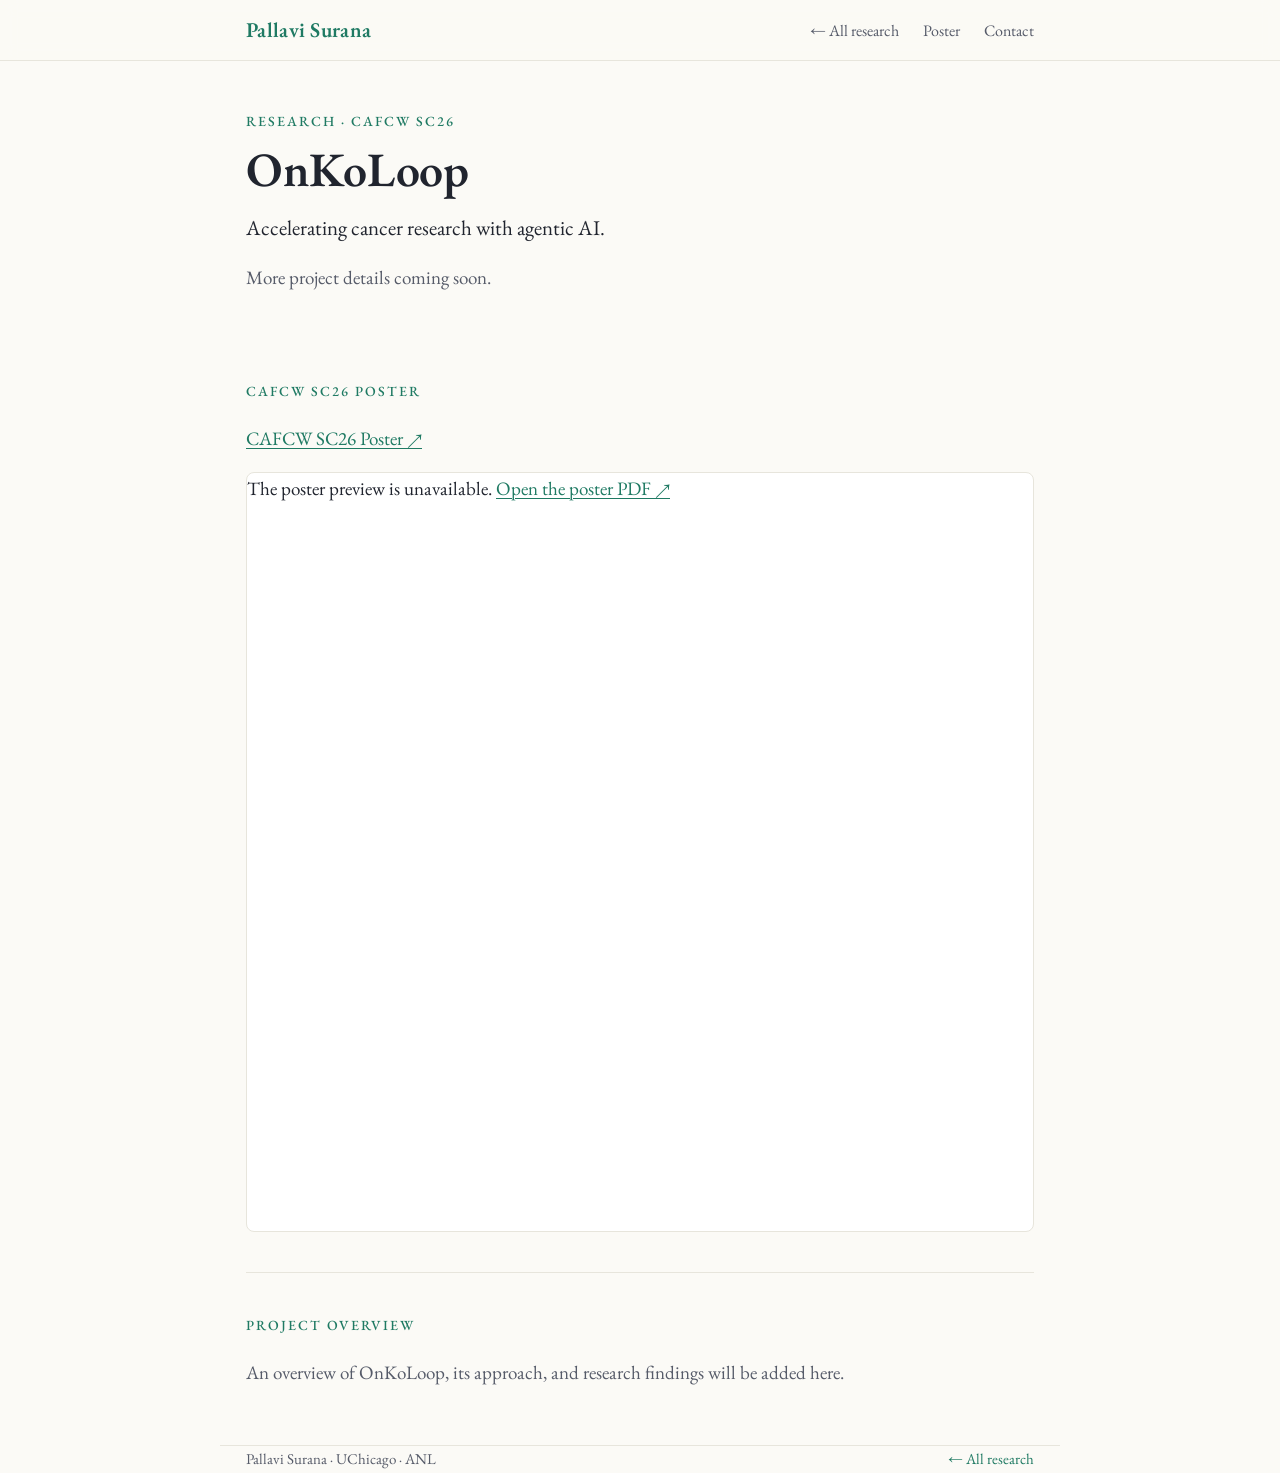
==== onkoloop.html @ 167926cd "OnKoLoop-V1-CAFCW-SC26" ====
<!DOCTYPE html>
<html lang="en">
<head>
  <meta charset="utf-8" />
  <meta name="viewport" content="width=device-width, initial-scale=1" />
  <title>OnKoLoop — Pallavi Surana</title>
  <meta name="description" content="OnKoLoop: accelerating cancer research with agentic AI. CAFCW SC26 poster and project updates." />
  <link rel="preconnect" href="https://fonts.googleapis.com" />
  <link rel="preconnect" href="https://fonts.gstatic.com" crossorigin />
  <link href="https://fonts.googleapis.com/css2?family=EB+Garamond:ital,wght@0,400;0,500;0,600;1,400&display=swap" rel="stylesheet" />
  <link rel="stylesheet" href="style.css" />
</head>
<body>
<header>
  <div class="wrap">
    <nav aria-label="Project navigation">
      <a href="index.html" class="brand">Pallavi Surana</a>
      <ul>
        <li><a href="index.html#research">← All research</a></li>
        <li><a href="#poster">Poster</a></li>
        <li><a href="index.html#contact">Contact</a></li>
      </ul>
    </nav>
  </div>
</header>
<main class="wrap project-page">
  <!-- EDIT PROJECT INTRO: replace the title and summary below. -->
  <div class="project-page-intro">
    <p class="label">Research · CAFCW SC26</p>
    <h1>OnKoLoop</h1>
    <p class="lead">Accelerating cancer research with agentic AI.</p>
    <p class="project-page-note">More project details coming soon.</p>
  </div>

  <section id="poster" aria-labelledby="poster-heading">
    <h2 class="label" id="poster-heading">CAFCW SC26 Poster</h2>
    <p><a href="docs/CAFCW_OnKoLoop.pdf" target="_blank" rel="noopener noreferrer">CAFCW SC26 Poster ↗</a></p>
    <!-- EDIT POSTER: upload docs/CAFCW_OnKoLoop.pdf, or update BOTH PDF paths here.
         The direct link above remains available on browsers without embedded PDF support. -->
    <object class="poster-viewer" data="docs/CAFCW_OnKoLoop.pdf" type="application/pdf" aria-label="OnKoLoop CAFCW SC26 poster">
      <p>The poster preview is unavailable. <a href="docs/CAFCW_OnKoLoop.pdf" target="_blank" rel="noopener noreferrer">Open the poster PDF ↗</a></p>
    </object>
  </section>

  <!-- EDIT FUTURE CONTENT: replace the placeholder paragraph with your overview.
       Copy this section for Methods, Findings, or Resources when ready. -->
  <section id="overview" aria-labelledby="overview-heading">
    <h2 class="label" id="overview-heading">Project Overview</h2>
    <p class="project-page-note">An overview of OnKoLoop, its approach, and research findings will be added here.</p>
  </section>
</main>
<footer class="wrap">
  <span>Pallavi Surana · UChicago · ANL</span>
  <a href="index.html#research">← All research</a>
</footer>
</body>
</html>
---- style.css ----
/* =====================================================================
   Pallavi Surana — site styles
   You normally DON'T need to touch this file. Change text in index.html.
   To recolor the site, edit the values under :root just below.
   ===================================================================== */

:root{
  --paper:#FBFAF6;      /* page background            */
  --ink:#20242E;        /* main text                  */
  --ink-soft:#565B69;   /* secondary / muted text     */
  --accent:#1F7A63;     /* links + accents (pine/teal)*/
  --accent-deep:#12594A;
  --ochre:#B26B2E;      /* hover accent               */
  --line:#E7E5DC;       /* thin divider lines         */
  --track:#1F7A63;      /* decorative bar strip       */
}

/* ---------- base ---------- */
*{box-sizing:border-box}
html{scroll-behavior:smooth}
body{
  margin:0;
  background:var(--paper);
  color:var(--ink);
  font-family:"EB Garamond",Garamond,Georgia,serif;
  font-size:19px;
  line-height:1.72;
  -webkit-font-smoothing:antialiased;
  text-rendering:optimizeLegibility;
}
a{color:var(--accent);text-decoration:none;border-bottom:1px solid transparent;transition:border-color .15s,color .15s}
a:hover{color:var(--accent-deep);border-bottom-color:var(--ochre)}
:focus-visible{outline:2px solid var(--accent);outline-offset:3px;border-radius:2px}

.wrap{max-width:760px;margin:0 auto;padding:0 26px}

/* small uppercase label used for eyebrow + section titles */
.label{font-size:13px;font-weight:500;letter-spacing:2.5px;text-transform:uppercase;color:var(--accent)}

/* ---------- top navigation ---------- */
header{position:sticky;top:0;z-index:20;background:rgba(251,250,246,.9);backdrop-filter:blur(8px);border-bottom:1px solid var(--line)}
nav{display:flex;align-items:center;justify-content:space-between;gap:16px;height:60px}
nav .brand{font-weight:600;font-size:21px;letter-spacing:.3px;border:0}
nav ul{display:flex;gap:24px;list-style:none;margin:0;padding:0;flex-wrap:wrap}
nav ul a{font-size:16px;color:var(--ink-soft);border:0}
nav ul a:hover{color:var(--accent)}
@media(max-width:640px){nav .brand{display:none}nav{justify-content:center}}

/* ---------- hero ---------- */
.hero{display:grid;grid-template-columns:150px 1fr;gap:36px;align-items:center;padding:64px 0 32px}
.hero img.photo{width:150px;height:150px;object-fit:cover;border-radius:50%;border:1px solid var(--line)}
.hero .eyebrow{margin:0 0 10px}
h1{font-weight:600;font-size:48px;line-height:1.02;margin:0 0 10px;letter-spacing:-.3px}
.role{font-size:20px;font-style:italic;color:var(--ink-soft);margin:0 0 18px}
.socials{display:flex;gap:20px;flex-wrap:wrap;font-size:16px}
.socials a{border:0}
@media(max-width:640px){
  .hero{grid-template-columns:1fr;text-align:center;gap:22px;padding-top:44px}
  .hero img.photo{margin:0 auto}
  h1{font-size:38px}
  .socials{justify-content:center}
}

/* ---------- decorative expression track ---------- */
.track{margin:6px 0 2px}
.track .bars{display:flex;align-items:flex-end;gap:3px;height:30px}
.track .bars span{flex:1;background:var(--track);opacity:.18;border-radius:1px 1px 0 0}
.track .cap{font-size:11px;font-weight:500;letter-spacing:2px;text-transform:uppercase;color:var(--ink-soft);opacity:.65;margin-top:7px}

/* ---------- sections ---------- */
section{padding:40px 0;border-top:1px solid var(--line)}
section:first-of-type{border-top:0}
h2{margin:0 0 20px}
p{margin:0 0 16px}
.lead{font-size:21px}

/* ---------- news: scrollable list ---------- */
.news-box{max-height:250px;overflow-y:auto;border:1px solid var(--line);border-radius:10px;padding:4px 18px;background:#fff}
.news-box::-webkit-scrollbar{width:8px}
.news-box::-webkit-scrollbar-thumb{background:#d7d5ca;border-radius:8px}
.news{list-style:none;margin:0;padding:0}
.news li{display:grid;grid-template-columns:104px 1fr;gap:16px;padding:14px 0;border-bottom:1px solid var(--line)}
.news li:last-child{border-bottom:0}
.news .when{font-size:15px;font-weight:500;color:var(--accent);letter-spacing:.3px}
@media(max-width:560px){.news li{grid-template-columns:1fr;gap:2px}}

/* ---------- video embeds ---------- */
.videos{display:grid;grid-template-columns:1fr 1fr;gap:22px}
.vid{margin:0}
.vid .frame{position:relative;padding-top:56.25%;border-radius:10px;overflow:hidden;border:1px solid var(--line)}
.vid iframe{position:absolute;inset:0;width:100%;height:100%;border:0}
.vid figcaption{font-size:16px;color:var(--ink-soft);margin-top:9px;font-style:italic}
@media(max-width:640px){.videos{grid-template-columns:1fr}}

/* ---------- buttons + notes ---------- */
.btn{display:inline-block;font-size:16px;letter-spacing:.3px;padding:9px 20px;border:1px solid var(--accent);border-radius:8px;color:var(--accent)}
.btn:hover{background:var(--accent);color:#fff;border-bottom-color:var(--accent)}
.note{background:#FFF9EF;border:1px dashed var(--ochre);border-radius:8px;padding:12px 16px;font-size:16px;color:#7a4a15}

/* ---------- footer ---------- */
footer{border-top:1px solid var(--line);padding:30px 0 48px;color:var(--ink-soft);font-size:15px;display:flex;justify-content:space-between;gap:16px;flex-wrap:wrap}

@media(prefers-reduced-motion:reduce){html{scroll-behavior:auto}}

/* ---------- readability ---------- */
/* EDIT DESIGN: colors are in :root; adjust reading width and spacing here. */
.wrap{max-width:840px}
section{scroll-margin-top:80px}
section > p{max-width:68ch}
p a{text-underline-offset:3px;text-decoration:underline;text-decoration-thickness:1px}
.socials a,.links a{text-decoration:none}
.label{font-size:14px;letter-spacing:2px}
@media(max-width:640px){
  body{font-size:18px;line-height:1.65}
  .wrap{padding-left:20px;padding-right:20px}
  nav ul{gap:18px;justify-content:center}
  nav ul a{display:inline-flex;align-items:center;min-height:44px}
  section{padding:32px 0}
}
@media(max-width:360px){nav ul{gap:12px}nav ul a{font-size:15px}}

/* ---------- expandable research projects ---------- */
.research-intro{color:var(--ink-soft);margin:0 0 22px}
.research-intro h3{color:var(--ink);font-size:21px;font-weight:600;margin:0 0 10px}
.research-intro ul{margin:0;padding-left:22px}
.research-intro li + li{margin-top:12px}
.research-intro strong{color:var(--ink);font-weight:600}
.project{padding:20px 0;border-top:1px solid var(--line)}
.project:last-child{border-bottom:1px solid var(--line)}
.project summary,.project-poster-link{
  display:grid;grid-template-columns:minmax(0,1fr) 28px;gap:18px;
  align-items:center;min-height:44px;
}
.project summary{list-style:none;cursor:pointer}
.project summary::-webkit-details-marker{display:none}
.project-title{display:block;font-size:24px;font-weight:600;line-height:1.25;letter-spacing:-.2px;color:var(--ink)}
.project-summary{display:block;color:var(--ink-soft);font-size:18px;line-height:1.5;margin-top:5px}
.project-toggle,.project-arrow{color:var(--accent);font-size:27px;text-align:center;line-height:1}
.project-toggle::before{content:'+'}
.project details[open] .project-toggle::before{content:'−'}
.project summary:hover .project-title,.project-poster-link:hover .project-title{color:var(--accent)}
.project-poster-link{border:0}
.project-meta{margin:10px 0 0;color:var(--ink-soft);font-size:16px}
.project-content{padding-top:18px}
.project-content p{margin:0 0 16px}
.project .fig{margin:0 0 16px}
.project .fig a{display:block;border:1px solid var(--line);border-radius:8px;overflow:hidden;background:#fff}
.project .fig img{display:block;width:100%;height:auto}
.project .links{display:flex;gap:8px 22px;flex-wrap:wrap;font-size:17px;margin:10px 0 0}
.project .links a{display:inline-flex;align-items:center;min-height:32px;border:0;font-weight:500}
.project .links a:hover{text-decoration:underline;text-underline-offset:4px}
@media(max-width:640px){
  .project-title{font-size:22px}
  .project-summary{font-size:17px}
  .project .links a{min-height:44px}
}

/* ---------- individual project pages ---------- */
.project-page-intro{padding:48px 0 28px}
.project-page-intro h1{margin-bottom:16px}
.project-page-intro .label{margin-bottom:12px}
.project-page-note{color:var(--ink-soft)}
.poster-viewer{display:block;width:100%;height:760px;border:1px solid var(--line);border-radius:8px;background:#fff}
@media(max-width:640px){
  .project-page-intro{padding-top:32px}
  .poster-viewer{height:520px}
}
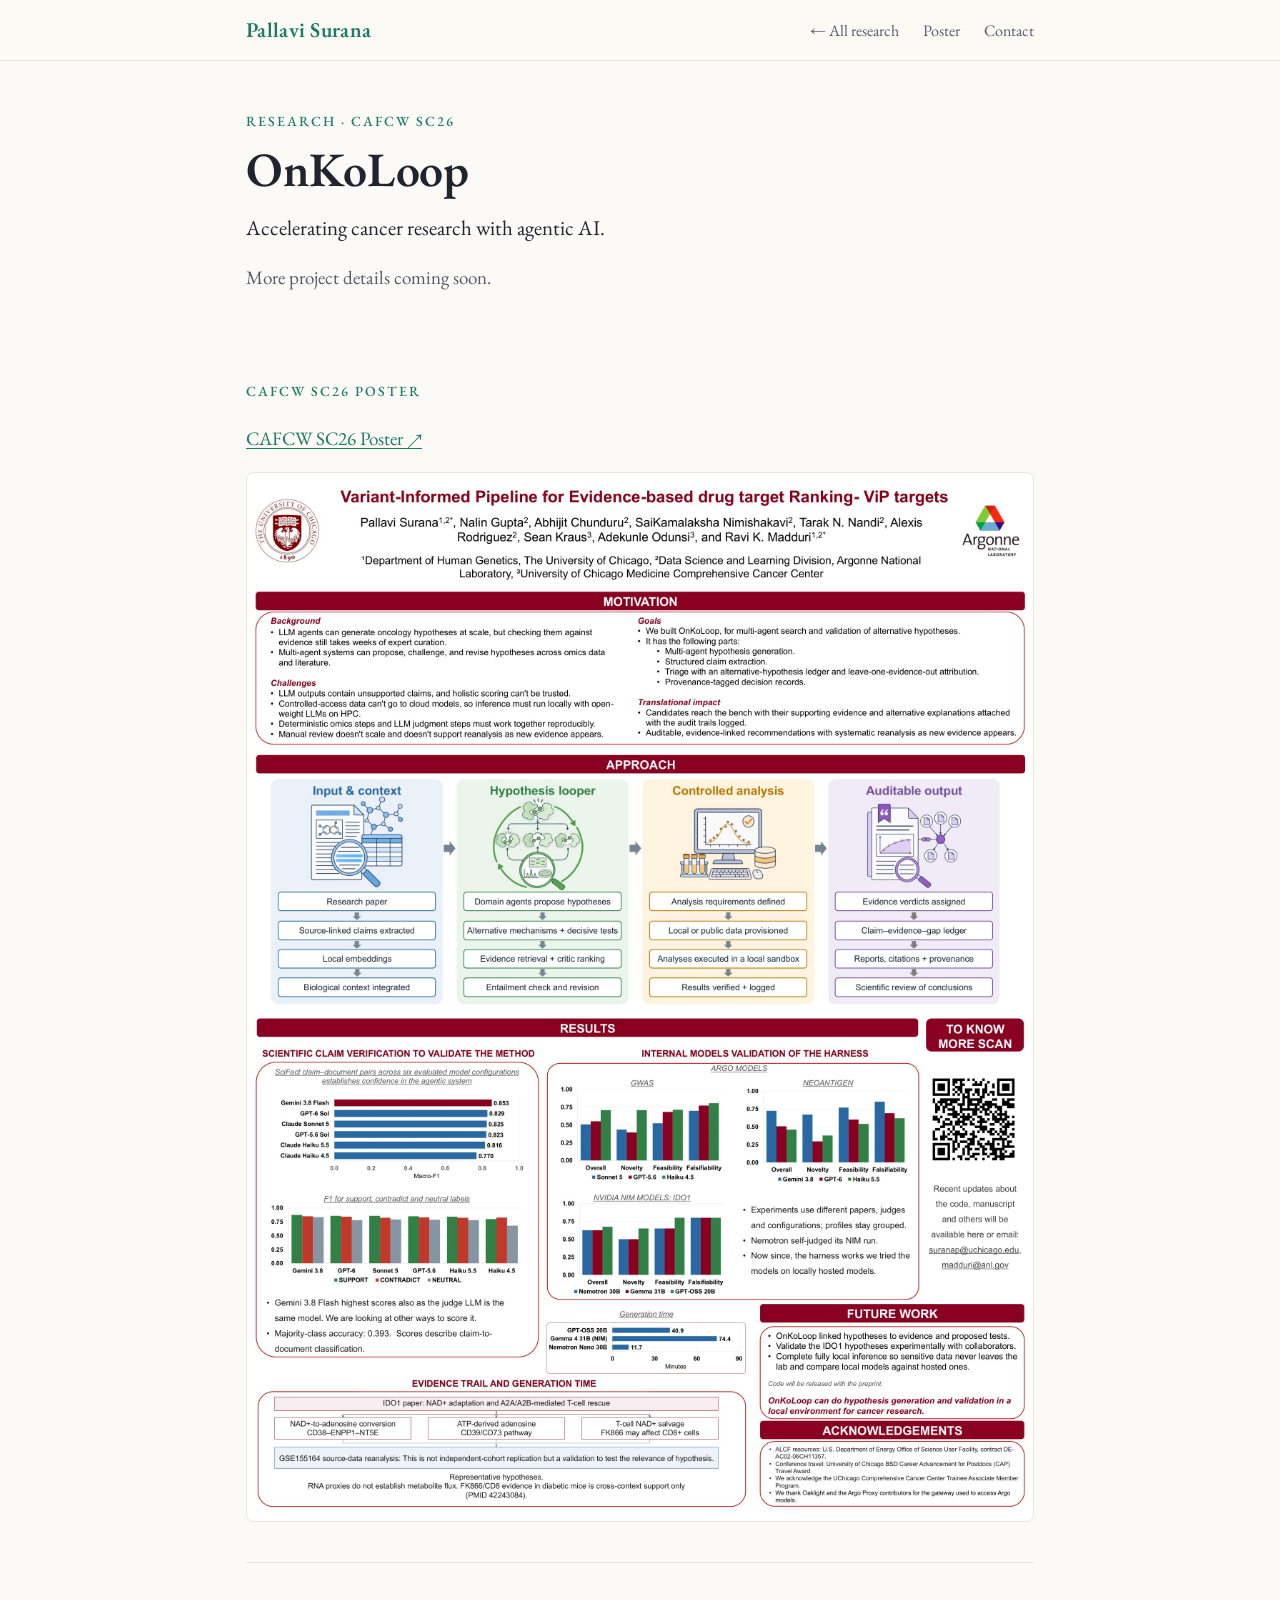
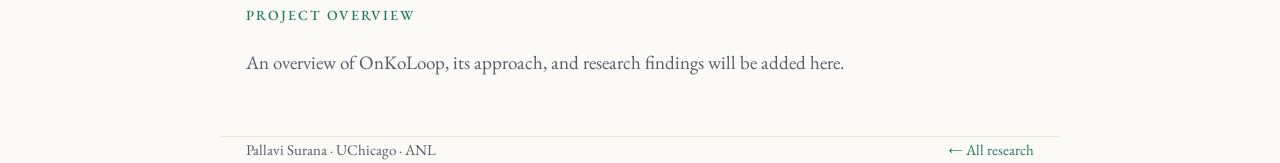
==== commit 0000975c: "OnKoLoop_Page" ====
--- a/onkoloop.html
+++ b/onkoloop.html
@@ -34,12 +34,12 @@
 
   <section id="poster" aria-labelledby="poster-heading">
     <h2 class="label" id="poster-heading">CAFCW SC26 Poster</h2>
-    <p><a href="docs/CAFCW_OnKoLoop.pdf" target="_blank" rel="noopener noreferrer">CAFCW SC26 Poster ↗</a></p>
-    <!-- EDIT POSTER: upload docs/CAFCW_OnKoLoop.pdf, or update BOTH PDF paths here.
-         The direct link above remains available on browsers without embedded PDF support. -->
-    <object class="poster-viewer" data="docs/CAFCW_OnKoLoop.pdf" type="application/pdf" aria-label="OnKoLoop CAFCW SC26 poster">
-      <p>The poster preview is unavailable. <a href="docs/CAFCW_OnKoLoop.pdf" target="_blank" rel="noopener noreferrer">Open the poster PDF ↗</a></p>
-    </object>
+    <p><a href="https://github.com/pallavisurana1/pallavisurana1.github.io/blob/main/docs/CAFCW_OnKoLoop.pdf" target="_blank" rel="noopener noreferrer">CAFCW SC26 Poster ↗</a></p>
+    <!-- EDIT POSTER: replace docs/CAFCW_OnKoLoop.pdf and images/onkoloop-poster.jpg
+         together when updating the poster. The image works without a PDF viewer. -->
+    <a class="poster-preview" href="https://github.com/pallavisurana1/pallavisurana1.github.io/blob/main/docs/CAFCW_OnKoLoop.pdf" target="_blank" rel="noopener noreferrer" aria-label="Open the full OnKoLoop poster PDF in a new tab">
+      <img src="images/onkoloop-poster.jpg" alt="OnKoLoop research poster presented at CAFCW SC26" width="2200" loading="eager" />
+    </a>
   </section>
 
   <!-- EDIT FUTURE CONTENT: replace the placeholder paragraph with your overview.
--- a/style.css
+++ b/style.css
@@ -160,8 +160,8 @@
 .project-page-intro h1{margin-bottom:16px}
 .project-page-intro .label{margin-bottom:12px}
 .project-page-note{color:var(--ink-soft)}
-.poster-viewer{display:block;width:100%;height:760px;border:1px solid var(--line);border-radius:8px;background:#fff}
+.poster-preview{display:block;border:1px solid var(--line);border-radius:8px;overflow:hidden;background:#fff}
+.poster-preview img{display:block;width:100%;height:auto}
 @media(max-width:640px){
   .project-page-intro{padding-top:32px}
-  .poster-viewer{height:520px}
 }
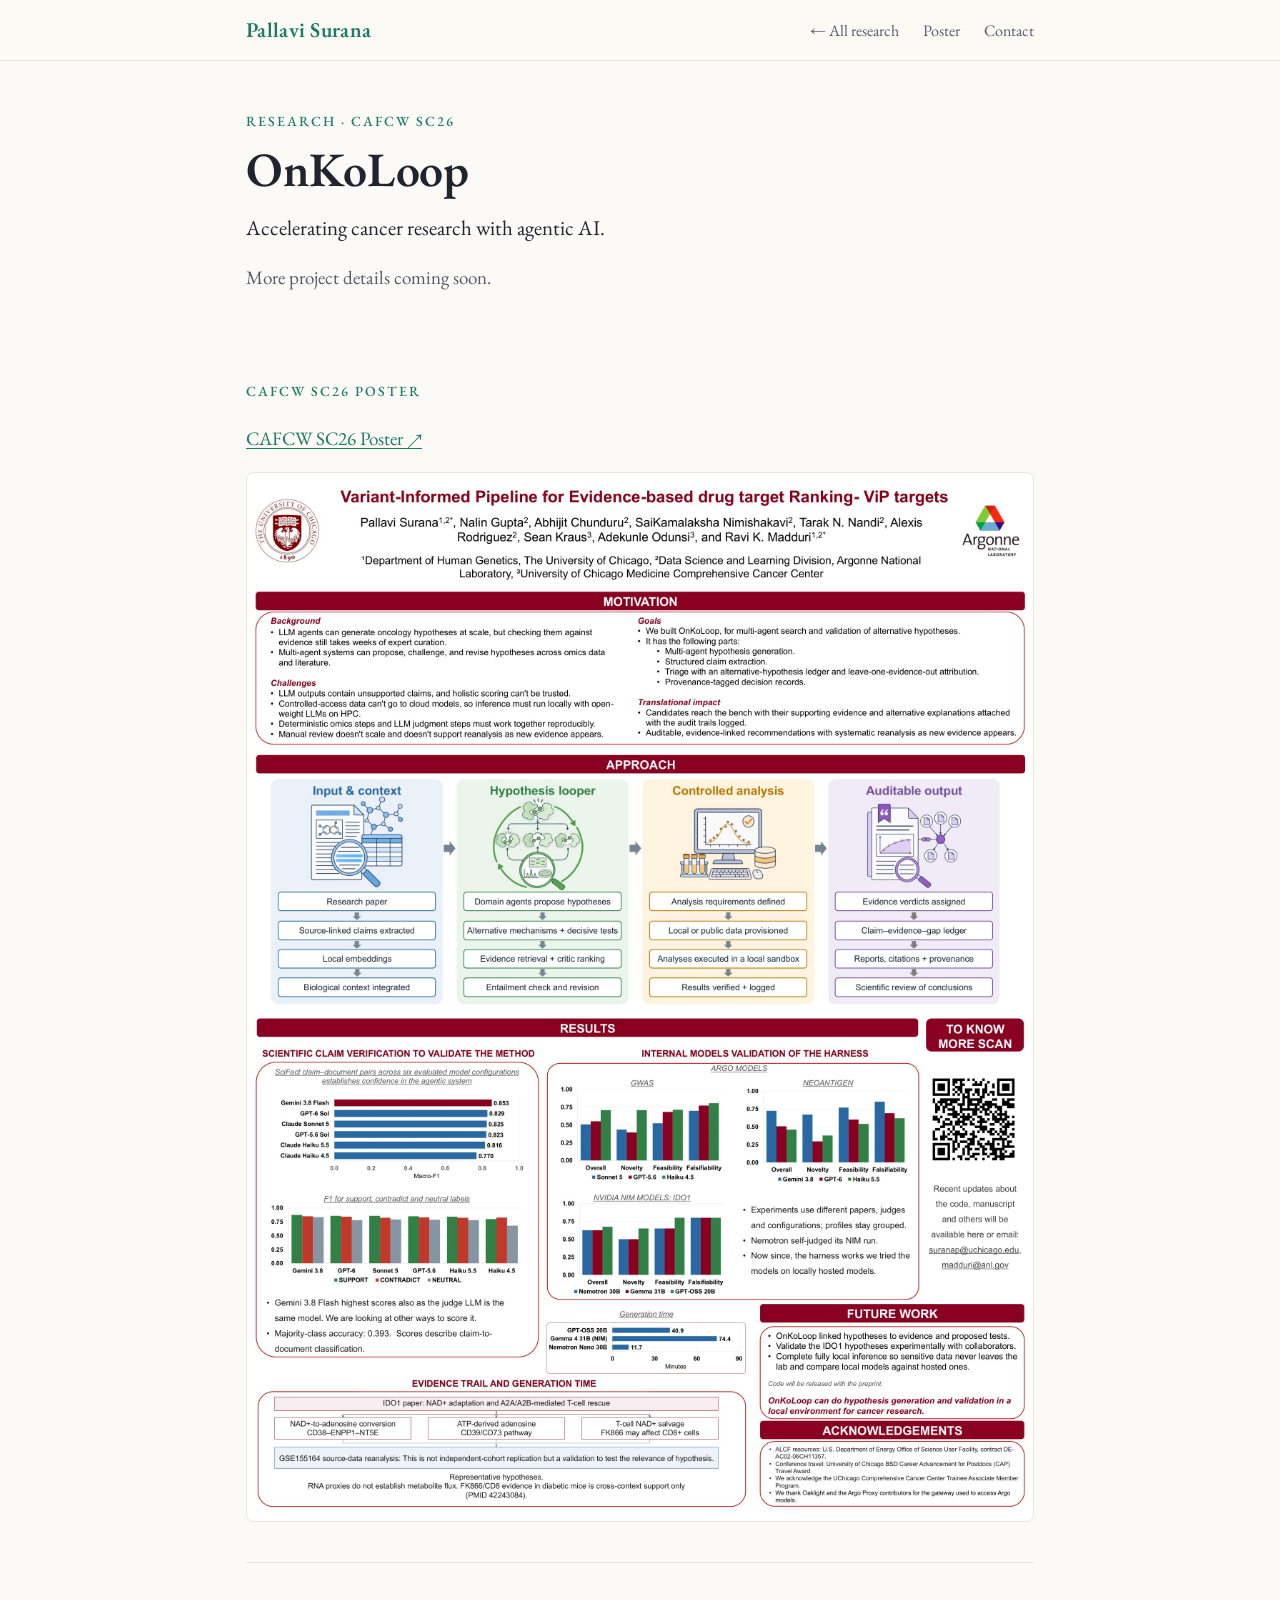
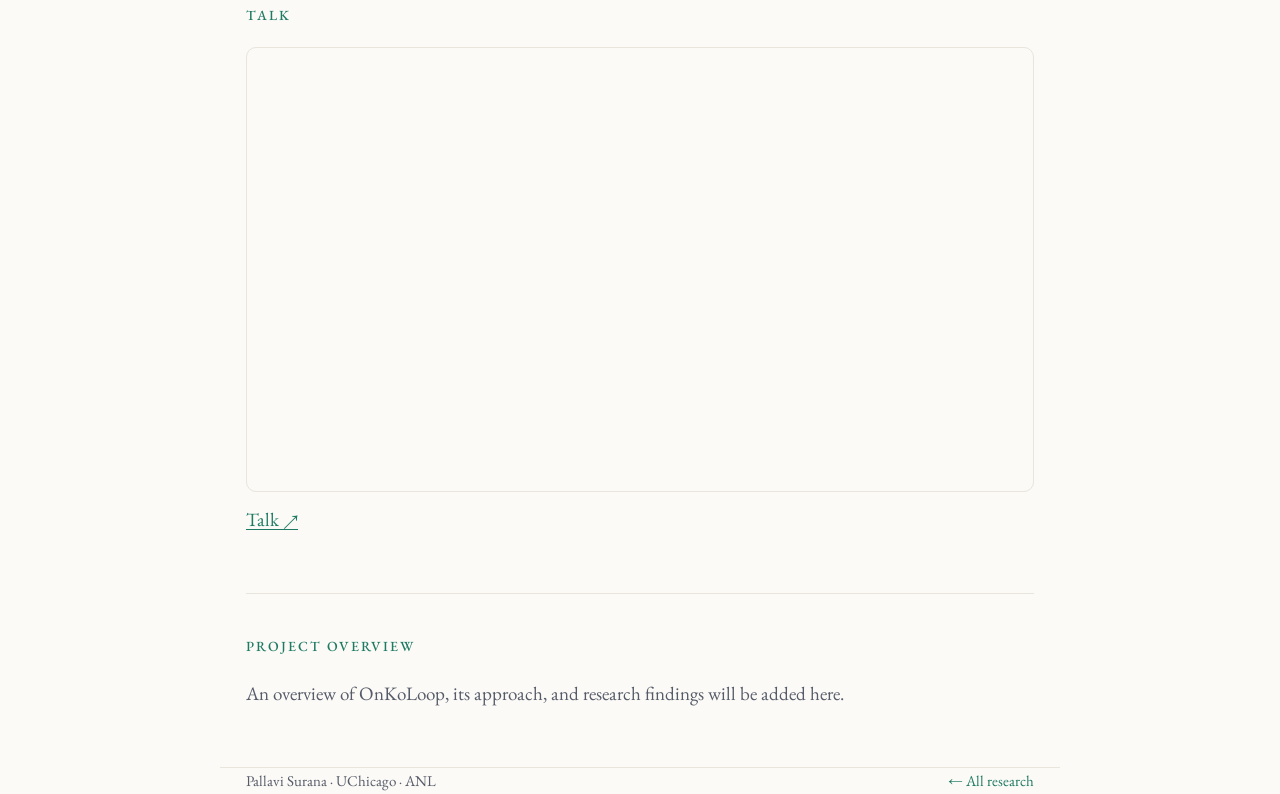
==== commit 1cdf4a4d: "video-onkoloop" ====
--- a/onkoloop.html
+++ b/onkoloop.html
@@ -42,6 +42,17 @@
     </a>
   </section>
 
+  <!-- EDIT TALK: replace the YouTube video ID in the embed and link together. -->
+  <section id="talk" aria-labelledby="talk-heading">
+    <h2 class="label" id="talk-heading">Talk</h2>
+    <figure class="vid">
+      <div class="frame">
+        <iframe src="https://www.youtube.com/embed/H5STeoNwMEo" title="OnKoLoop Talk" loading="lazy" allow="accelerometer; autoplay; clipboard-write; encrypted-media; gyroscope; picture-in-picture" allowfullscreen></iframe>
+      </div>
+    </figure>
+    <p class="talk-link"><a href="https://www.youtube.com/watch?v=H5STeoNwMEo" target="_blank" rel="noopener noreferrer">Talk ↗</a></p>
+  </section>
+
   <!-- EDIT FUTURE CONTENT: replace the placeholder paragraph with your overview.
        Copy this section for Methods, Findings, or Resources when ready. -->
   <section id="overview" aria-labelledby="overview-heading">
--- a/style.css
+++ b/style.css
@@ -156,6 +156,7 @@
 }
 
 /* ---------- individual project pages ---------- */
+.talk-link{margin-top:12px}
 .project-page-intro{padding:48px 0 28px}
 .project-page-intro h1{margin-bottom:16px}
 .project-page-intro .label{margin-bottom:12px}
@@ -165,3 +166,30 @@
 @media(max-width:640px){
   .project-page-intro{padding-top:32px}
 }
+
+/* ---------- PhD research page ---------- */
+.phd-page h1{font-size:40px;line-height:1.15}
+.phd-theme{margin:0 0 24px}
+.phd-theme img,.phd-figure img{display:block;width:100%;height:auto}
+.phd-theme figcaption{font-size:16px;color:var(--ink-soft);margin-top:10px}
+.phd-jump-links{height:auto;justify-content:flex-start;flex-wrap:wrap;gap:10px 24px;padding:16px 0;border-top:1px solid var(--line);font-size:17px}
+.phd-jump-links a{min-height:32px;display:inline-flex;align-items:center}
+.phd-project h2{font-size:28px;line-height:1.25;margin-bottom:12px;font-weight:600}
+.phd-project .project-summary{margin-bottom:18px;font-style:italic}
+.phd-figure{margin:24px 0 16px}
+.phd-resource-links{display:flex;flex-wrap:wrap;gap:12px 24px;font-size:17px}
+@media(max-width:640px){.phd-page h1{font-size:32px}.phd-project h2{font-size:25px}.phd-jump-links a{min-height:44px}}
+
+/* ---------- homepage PhD research cards ---------- */
+.phd-project-card{padding:0;margin-top:14px;border:1px solid var(--line);border-radius:10px;background:#F1F3ED;overflow:hidden}
+.phd-project-card:last-child{border-bottom:1px solid var(--line)}
+.phd-card-link{display:grid;grid-template-columns:minmax(0,1fr) 28px;gap:18px;align-items:center;padding:22px 24px;border:0;transition:background .15s}
+.phd-card-link:hover{background:#E5EDE3;border:0}
+.phd-card-link:hover .project-title{color:var(--accent)}
+.phd-card-link:focus-visible{outline-offset:-4px}
+@media(max-width:640px){.phd-card-link{padding:20px 18px}}
+
+/* OnKoLoop uses a deeper sage green to distinguish it from the PhD projects. */
+.onkoloop-card{background:#DCE8D4;border-color:#C4D5BA}
+.onkoloop-card .phd-card-link:hover{background:#CCDEBF}
+.onkoloop-card .project-summary{color:#43513C}
